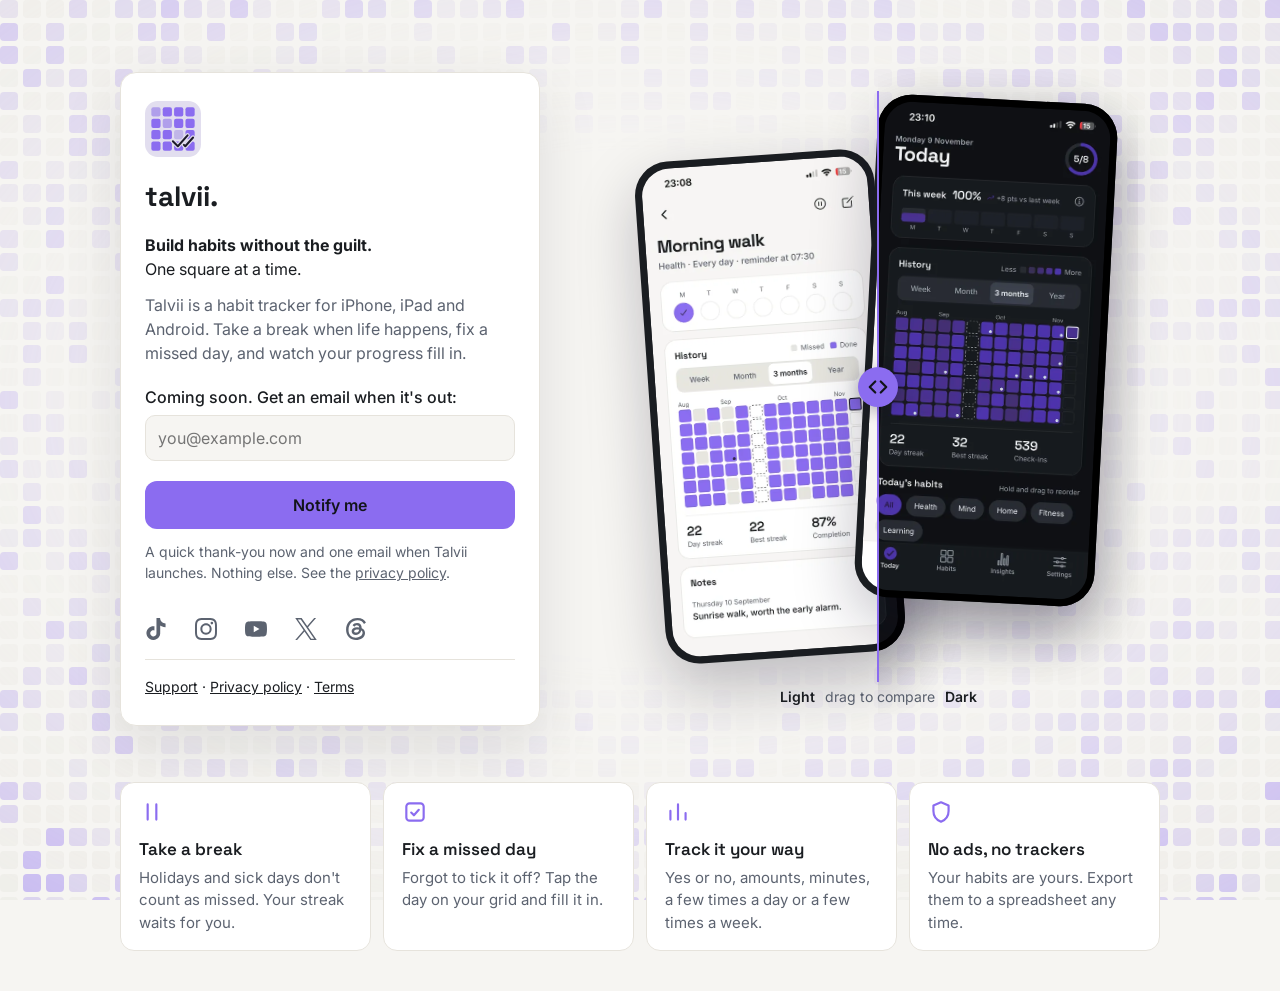
==== index.html @ 2df2205e "Social links: footer icons on every page, Follow along on the support page, Organization structured " ====
<!doctype html>
<html lang="en">
<head>
  <meta charset="utf-8">
  <meta name="viewport" content="width=device-width, initial-scale=1">
  <meta name="referrer" content="no-referrer">
  <title>Talvii · Habit tracker: build habits without the guilt</title>
  <meta name="description" content="A habit tracker for iPhone, iPad and Android. Build habits without the guilt: take a break when life happens, fix a missed day, and watch your progress fill in.">
  <link rel="canonical" href="https://talvii.co.uk/">
  <meta property="og:type" content="website">
  <meta property="og:site_name" content="Talvii">
  <meta property="og:title" content="Talvii · Habit tracker: build habits without the guilt">
  <meta property="og:description" content="A habit tracker for iPhone, iPad and Android. Build habits without the guilt: take a break when life happens, fix a missed day, and watch your progress fill in.">
  <meta property="og:url" content="https://talvii.co.uk/">
  <meta property="og:image" content="https://talvii.co.uk/og-image.jpg">
  <meta property="og:image:width" content="1200">
  <meta property="og:image:height" content="630">
  <meta property="og:image:alt" content="Talvii: build habits without the guilt. One square at a time.">
  <meta name="twitter:card" content="summary_large_image">
  <link rel="preconnect" href="https://fonts.googleapis.com">
  <link rel="preconnect" href="https://fonts.gstatic.com" crossorigin>
  <link href="https://fonts.googleapis.com/css2?family=Inter:wght@400;500;600&family=Space+Grotesk:wght@600;700&display=swap" rel="stylesheet">
  <link rel="icon" type="image/svg+xml" href="logo-light.svg" media="(prefers-color-scheme: light)">
  <link rel="icon" type="image/svg+xml" href="logo-dark.svg" media="(prefers-color-scheme: dark)">
  <link rel="icon" type="image/png" href="favicon.png">
  <link rel="icon" type="image/png" sizes="96x96" href="favicon-96.png">
  <link rel="apple-touch-icon" href="apple-touch-icon.png">
  <meta name="theme-color" content="#F6F5F2" media="(prefers-color-scheme: light)">
  <meta name="theme-color" content="#0E1013" media="(prefers-color-scheme: dark)">
  <link rel="stylesheet" href="style.css">
  <script type="application/ld+json">{"@context": "https://schema.org", "@type": "Organization", "name": "Talvii", "url": "https://talvii.co.uk/", "logo": "https://talvii.co.uk/logo.png", "email": "support@talvii.co.uk", "sameAs": ["https://www.tiktok.com/@talvii_habittracker", "https://www.instagram.com/talvii_habittracker/", "https://www.youtube.com/@talvii_app", "https://x.com/Talvii_app", "https://www.threads.com/@talvii_habittracker"]}</script>
</head>
<body>
  <!-- Decorative habit grid behind the page (home only); squares slowly fill in. -->
  <canvas id="grid-bg" aria-hidden="true"></canvas>
  <div class="page">
  <main class="card">
    <picture class="logo"><source srcset="logo-dark.svg" media="(prefers-color-scheme: dark)"><img src="logo-light.svg" width="56" height="56" alt=""></picture>
    <h1>talvii.</h1>

    <!-- Shown while the page works out what kind of link was opened -->
    <section data-nosnippet id="loading"><p class="muted">One moment…</p></section>

    <!-- No link: someone just visited the site -->
    <section id="home" hidden>
      <p><strong>Build habits without the guilt.</strong><br>One square at a time.</p>
      <p class="muted">Talvii is a habit tracker for iPhone, iPad and Android. Take a break when life happens, fix a missed day, and watch your progress fill in.</p>

      <form id="waitlist-form" novalidate>
        <label for="wl-email">Coming soon. Get an email when it's out:</label>
        <input id="wl-email" type="email" autocomplete="email" inputmode="email" placeholder="you@example.com" maxlength="254" required>
        <!-- Left empty by people; bots that fill every field are ignored. -->
        <div class="hp" aria-hidden="true"><label for="wl-website">Website</label><input id="wl-website" type="text" tabindex="-1" autocomplete="off"></div>
        <p id="wl-error" class="error" role="alert" hidden></p>
        <button id="wl-btn" type="submit">Notify me</button>
        <p class="muted small">A quick thank-you now and one email when Talvii launches. Nothing else. See the <a href="privacy.html#waitlist">privacy policy</a>.</p>
      </form>
      <p id="wl-done" role="status" hidden><strong>You're on the list.</strong> We'll email you when Talvii is out.</p>
    </section>

    <!-- After tapping the link in the sign-up email -->
    <section data-nosnippet id="confirmed" hidden>
      <h2>Email confirmed</h2>
      <p>Your account is ready. Go back to the Talvii app and you'll be signed in automatically.</p>
      <p class="muted">Closed the app? Open Talvii and sign in with your email and password.</p>
    </section>

    <!-- After tapping the link in a password reset email -->
    <section data-nosnippet id="reset" hidden>
      <h2>Choose a new password</h2>
      <form id="reset-form" novalidate>
        <label for="pw">New password</label>
        <input id="pw" type="password" autocomplete="new-password" minlength="8" required>
        <label for="pw2">Type it again</label>
        <input id="pw2" type="password" autocomplete="new-password" minlength="8" required>
        <p id="reset-error" class="error" role="alert" hidden></p>
        <button id="reset-btn" type="submit">Save new password</button>
      </form>
    </section>

    <section data-nosnippet id="reset-done" hidden>
      <h2>Password updated</h2>
      <p>Go back to the Talvii app and sign in with your new password.</p>
    </section>

    <!-- Expired, already used, or otherwise broken links -->
    <section data-nosnippet id="failed" hidden>
      <h2>This link didn't work</h2>
      <p id="failed-detail">It may have expired or already been used.</p>
      <p class="muted">Open the Talvii app and try again: sign up again, or tap “Forgot password?” for a new reset email.</p>
    </section>

    <nav class="social" aria-label="Talvii on social media"><a href="https://www.tiktok.com/@talvii_habittracker" rel="me noopener" target="_blank" aria-label="Talvii on TikTok" title="TikTok"><svg viewBox="0 0 24 24" aria-hidden="true"><path d="M12.525.02c1.31-.02 2.61-.01 3.91-.02.08 1.53.63 3.09 1.75 4.17 1.12 1.11 2.7 1.62 4.24 1.79v4.03c-1.44-.05-2.89-.35-4.2-.97-.57-.26-1.1-.59-1.62-.93-.01 2.92.01 5.84-.02 8.75-.08 1.4-.54 2.79-1.35 3.94-1.31 1.92-3.58 3.17-5.91 3.21-1.43.08-2.86-.31-4.08-1.03-2.02-1.19-3.44-3.37-3.65-5.71-.02-.5-.03-1-.01-1.49.18-1.9 1.12-3.72 2.58-4.96 1.66-1.44 3.98-2.13 6.15-1.72.02 1.48-.04 2.96-.04 4.44-.99-.32-2.15-.23-3.02.37-.63.41-1.11 1.04-1.36 1.75-.21.51-.15 1.07-.14 1.61.24 1.64 1.82 3.02 3.5 2.87 1.12-.01 2.19-.66 2.77-1.61.19-.33.4-.67.41-1.06.1-1.79.06-3.57.07-5.36.01-4.03-.01-8.05.02-12.07z"/></svg></a><a href="https://www.instagram.com/talvii_habittracker/" rel="me noopener" target="_blank" aria-label="Talvii on Instagram" title="Instagram"><svg viewBox="0 0 24 24" aria-hidden="true"><path d="M7.0301.084c-1.2768.0602-2.1487.264-2.911.5634-.7888.3075-1.4575.72-2.1228 1.3877-.6652.6677-1.075 1.3368-1.3802 2.127-.2954.7638-.4956 1.6365-.552 2.914-.0564 1.2775-.0689 1.6882-.0626 4.947.0062 3.2586.0206 3.6671.0825 4.9473.061 1.2765.264 2.1482.5635 2.9107.308.7889.72 1.4573 1.388 2.1228.6679.6655 1.3365 1.0743 2.1285 1.38.7632.295 1.6361.4961 2.9134.552 1.2773.056 1.6884.069 4.9462.0627 3.2578-.0062 3.668-.0207 4.9478-.0814 1.28-.0607 2.147-.2652 2.9098-.5633.7889-.3086 1.4578-.72 2.1228-1.3881.665-.6682 1.0745-1.3378 1.3795-2.1284.2957-.7632.4966-1.636.552-2.9124.056-1.2809.0692-1.6898.063-4.948-.0063-3.2583-.021-3.6668-.0817-4.9465-.0607-1.2797-.264-2.1487-.5633-2.9117-.3084-.7889-.72-1.4568-1.3876-2.1228C21.2982 1.33 20.628.9208 19.8378.6165 19.074.321 18.2017.1197 16.9244.0645 15.6471.0093 15.236-.005 11.977.0014 8.718.0076 8.31.0215 7.0301.0839m.1402 21.6932c-1.17-.0509-1.8053-.2453-2.2287-.408-.5606-.216-.96-.4771-1.3819-.895-.422-.4178-.6811-.8186-.9-1.378-.1644-.4234-.3624-1.058-.4171-2.228-.0595-1.2645-.072-1.6442-.079-4.848-.007-3.2037.0053-3.583.0607-4.848.05-1.169.2456-1.805.408-2.2282.216-.5613.4762-.96.895-1.3816.4188-.4217.8184-.6814 1.3783-.9003.423-.1651 1.0575-.3614 2.227-.4171 1.2655-.06 1.6447-.072 4.848-.079 3.2033-.007 3.5835.005 4.8495.0608 1.169.0508 1.8053.2445 2.228.408.5608.216.96.4754 1.3816.895.4217.4194.6816.8176.9005 1.3787.1653.4217.3617 1.056.4169 2.2263.0602 1.2655.0739 1.645.0796 4.848.0058 3.203-.0055 3.5834-.061 4.848-.051 1.17-.245 1.8055-.408 2.2294-.216.5604-.4763.96-.8954 1.3814-.419.4215-.8181.6811-1.3783.9-.4224.1649-1.0577.3617-2.2262.4174-1.2656.0595-1.6448.072-4.8493.079-3.2045.007-3.5825-.006-4.848-.0608M16.953 5.5864A1.44 1.44 0 1 0 18.39 4.144a1.44 1.44 0 0 0-1.437 1.4424M5.8385 12.012c.0067 3.4032 2.7706 6.1557 6.173 6.1493 3.4026-.0065 6.157-2.7701 6.1506-6.1733-.0065-3.4032-2.771-6.1565-6.174-6.1498-3.403.0067-6.156 2.771-6.1496 6.1738M8 12.0077a4 4 0 1 1 4.008 3.9921A3.9996 3.9996 0 0 1 8 12.0077"/></svg></a><a href="https://www.youtube.com/@talvii_app" rel="me noopener" target="_blank" aria-label="Talvii on YouTube" title="YouTube"><svg viewBox="0 0 24 24" aria-hidden="true"><path d="M23.498 6.186a3.016 3.016 0 0 0-2.122-2.136C19.505 3.545 12 3.545 12 3.545s-7.505 0-9.377.505A3.017 3.017 0 0 0 .502 6.186C0 8.07 0 12 0 12s0 3.93.502 5.814a3.016 3.016 0 0 0 2.122 2.136c1.871.505 9.376.505 9.376.505s7.505 0 9.377-.505a3.015 3.015 0 0 0 2.122-2.136C24 15.93 24 12 24 12s0-3.93-.502-5.814zM9.545 15.568V8.432L15.818 12l-6.273 3.568z"/></svg></a><a href="https://x.com/Talvii_app" rel="me noopener" target="_blank" aria-label="Talvii on X" title="X"><svg viewBox="0 0 24 24" aria-hidden="true"><path d="M14.234 10.162 22.977 0h-2.072l-7.591 8.824L7.251 0H.258l9.168 13.343L.258 24H2.33l8.016-9.318L16.749 24h6.993zm-2.837 3.299-.929-1.329L3.076 1.56h3.182l5.965 8.532.929 1.329 7.754 11.09h-3.182z"/></svg></a><a href="https://www.threads.com/@talvii_habittracker" rel="me noopener" target="_blank" aria-label="Talvii on Threads" title="Threads"><svg viewBox="0 0 24 24" aria-hidden="true"><path d="M18.263 11.097c-.03-3.486-1.92-5.586-5.111-5.586-2.13 0-3.922.963-4.863 2.499l2.062 1.438c.535-.843 1.272-1.543 2.628-1.543 1.528 0 2.318.85 2.544 2.431a15 15 0 0 0-2.236-.173c-4.125 0-6.068 1.867-6.068 4.336s1.943 3.99 4.804 3.99c3.139 0 5.013-2.115 5.781-4.735.798.361 1.348 1.204 1.348 2.47 0 3.387-3.907 5.232-7.22 5.232-4.885 0-8.077-3.207-8.077-8.424 0-6.392 4.223-10.487 9.9-10.487 3.808 0 5.69 1.671 6.97 3.914l2.108-1.475C21.44 2.078 18.331 0 13.663 0 6.227 0 1.168 5.277 1.168 12.934c0 7 4.953 11.066 10.856 11.066 4.878 0 9.809-2.846 9.809-7.716 0-2.545-1.46-4.231-3.569-5.187m-6.33 4.855c-1.077 0-2.026-.512-2.026-1.453 0-1.483 1.822-1.934 3.606-1.934.678 0 1.34.045 1.927.173-.422 1.927-1.671 3.215-3.508 3.214Z"/></svg></a></nav>
    <footer><a href="support.html">Support</a> · <a href="privacy.html">Privacy policy</a> · <a href="terms.html">Terms</a></footer>
  </main>

  <!-- Home only: the app itself, and what it does. -->
  <!-- Home only: the app itself, light on the left of the divider and dark on the right. -->
  <div class="compare home-only" hidden>
    <div class="phones" style="--s: .5">
      <div class="phones-layer light">
        <figure class="phone phone-back"><img src="shot-habit.webp" width="480" height="1039" alt="A habit's page in Talvii: this week's ticks and three months of history as a grid"></figure>
        <figure class="phone phone-front"><img src="shot-today.webp" width="480" height="1039" alt="Talvii's Today screen: this week's score, the history grid and today's habits"></figure>
      </div>
      <div class="phones-layer dark" aria-hidden="true">
        <figure class="phone phone-back"><img src="shot-habit-dark.webp" width="480" height="1039" alt="" loading="lazy"></figure>
        <figure class="phone phone-front"><img src="shot-today-dark.webp" width="480" height="1039" alt="" loading="lazy"></figure>
      </div>
      <div class="divider" aria-hidden="true"><span class="knob"><svg viewBox="0 0 24 24"><path d="m9 6-6 6 6 6M15 6l6 6-6 6" /></svg></span></div>
      <input class="split" type="range" min="0" max="100" value="50" aria-label="Compare light and dark mode: move left for more dark, right for more light">
    </div>
    <p class="compare-caption"><span>Light</span> drag to compare <span>Dark</span></p>
  </div>

  <ul class="features home-only" hidden>
    <li>
      <svg viewBox="0 0 24 24" aria-hidden="true"><path d="M8 5v14M16 5v14" /></svg>
      <h2>Take a break</h2>
      <p>Holidays and sick days don't count as missed. Your streak waits for you.</p>
    </li>
    <li>
      <svg viewBox="0 0 24 24" aria-hidden="true"><rect x="4" y="4" width="16" height="16" rx="3" /><path d="m8.5 12.5 2.5 2.5 4.5-5" /></svg>
      <h2>Fix a missed day</h2>
      <p>Forgot to tick it off? Tap the day on your grid and fill it in.</p>
    </li>
    <li>
      <svg viewBox="0 0 24 24" aria-hidden="true"><path d="M5 19V11M12 19V5M19 19v-6" /></svg>
      <h2>Track it your way</h2>
      <p>Yes or no, amounts, minutes, a few times a day or a few times a week.</p>
    </li>
    <li>
      <svg viewBox="0 0 24 24" aria-hidden="true"><path d="M12 3 5 6v5c0 4.5 3 8.3 7 10 4-1.7 7-5.5 7-10V6z" /></svg>
      <h2>No ads, no trackers</h2>
      <p>Your habits are yours. Export them to a spreadsheet any time.</p>
    </li>
  </ul>
  </div>

  <script src="supabase-2.118.0.js"></script>
  <script>
    // Public values: the publishable key is designed to be shipped in apps and web pages.
    // Row-level security on every table keeps each user's data private.
    var SUPABASE_URL = 'https://yqqkyqumeqbzkczriomc.supabase.co';
    var SUPABASE_KEY = 'sb_publishable_nHP019N9gh75V-vY75tE8w_TMZljiXD';

    function show(id) {
      document.querySelectorAll('main > section').forEach(function (s) { s.hidden = s.id !== id; });
      var home = id === 'home';
      document.body.classList.toggle('home', home);
      document.querySelectorAll('.home-only').forEach(function (el) { el.hidden = !home; });
      if (home) startGrid();
    }

    // Light/dark divider on the screenshots.
    (function () {
      var phones = document.querySelector('.phones');
      var input = document.querySelector('.split');
      if (!phones || !input) return;
      var REACH = 32; // px past each edge, as --reach in style.css
      var dark = phones.querySelector('.phones-layer.dark');
      var line = phones.querySelector('.divider');
      // Positions are set directly in pixels: Safari doesn't always redraw a clip-path that
      // depends on a CSS variable when the variable changes.
      function set() {
        var s = input.value / 100;
        phones.style.setProperty('--s', String(s));
        var x = s * (phones.offsetWidth + 2 * REACH) - REACH;
        var clip = 'inset(-' + REACH + 'px -' + REACH + 'px -' + REACH + 'px ' + x + 'px)';
        dark.style.webkitClipPath = clip;
        dark.style.clipPath = clip;
        line.style.left = x + 'px';
      }
      input.addEventListener('input', set);
      window.addEventListener('resize', set);
      function follow(x) {
        var box = phones.getBoundingClientRect();
        input.value = Math.max(0, Math.min(100, Math.round((x - box.left + REACH) / (box.width + 2 * REACH) * 100)));
        set();
      }
      // Mouse and pen: drag (or click) anywhere on the screenshots.
      var dragging = false;
      phones.addEventListener('pointerdown', function (e) {
        if (e.pointerType === 'touch') return; // touch is handled below
        dragging = true;
        phones.setPointerCapture(e.pointerId);
        follow(e.clientX);
        e.preventDefault();
      });
      phones.addEventListener('pointermove', function (e) { if (dragging) follow(e.clientX); });
      ['pointerup', 'pointercancel'].forEach(function (t) { phones.addEventListener(t, function () { dragging = false; }); });
      // Touch (iPhone Safari decides on scrolling before pointer events help): a sideways swipe
      // moves the divider, an up-and-down swipe scrolls the page, a tap moves it to that spot.
      var start = null, mode = null;
      phones.addEventListener('touchstart', function (e) {
        if (e.touches.length !== 1) { start = null; return; }
        start = { x: e.touches[0].clientX, y: e.touches[0].clientY };
        mode = null;
      }, { passive: true });
      phones.addEventListener('touchmove', function (e) {
        if (!start) return;
        var t = e.touches[0], dx = t.clientX - start.x, dy = t.clientY - start.y;
        if (!mode && Math.abs(dx) + Math.abs(dy) > 6) mode = Math.abs(dx) > Math.abs(dy) ? 'slide' : 'scroll';
        if (mode === 'slide') { e.preventDefault(); follow(t.clientX); }
      }, { passive: false });
      phones.addEventListener('touchend', function (e) {
        if (start && !mode) follow(start.x); // a tap
        start = null; mode = null;
      });
      set();
    })();

    // The background grid: squares in the Talvii violet at the app's heatmap shades, with a few
    // filling in over time. Still for people who ask for reduced motion.
    function startGrid() {
      var canvas = document.getElementById('grid-bg');
      if (!canvas.getContext || canvas.dataset.on) return;
      canvas.dataset.on = '1';
      var ctx = canvas.getContext('2d');
      var still = window.matchMedia('(prefers-reduced-motion: reduce)').matches;
      var darkQuery = window.matchMedia('(prefers-color-scheme: dark)');
      var SIZE = 18, GAP = 5, STEP = SIZE + GAP;
      var cols = 0, rows = 0, cells = [];
      // empty -> violet at 0, 30, 55, 78 and 100%, as in the app
      function shades() {
        var dark = darkQuery.matches;
        var e = dark ? [39, 43, 51] : [231, 229, 223], a = [139, 108, 240];
        return [0, .3, .55, .78, 1].map(function (t) {
          return 'rgb(' + e.map(function (v, i) { return Math.round(v + (a[i] - v) * t); }).join(',') + ')';
        });
      }
      var colours = shades();
      function level() {
        var r = Math.random();
        return r < .45 ? 0 : r < .62 ? 1 : r < .77 ? 2 : r < .9 ? 3 : 4;
      }
      function draw(i) {
        var x = (i % cols) * STEP, y = Math.floor(i / cols) * STEP;
        ctx.clearRect(x, y, SIZE, SIZE);
        ctx.fillStyle = colours[cells[i]];
        ctx.beginPath();
        if (ctx.roundRect) ctx.roundRect(x, y, SIZE, SIZE, 4); else ctx.rect(x, y, SIZE, SIZE);
        ctx.fill();
      }
      function resize() {
        var ratio = window.devicePixelRatio || 1;
        var w = window.innerWidth, h = window.innerHeight;
        canvas.width = w * ratio; canvas.height = h * ratio;
        canvas.style.width = w + 'px'; canvas.style.height = h + 'px';
        ctx.setTransform(ratio, 0, 0, ratio, 0, 0);
        cols = Math.ceil(w / STEP) + 1; rows = Math.ceil(h / STEP) + 1;
        cells = [];
        for (var i = 0; i < cols * rows; i++) cells.push(level());
        for (var j = 0; j < cells.length; j++) draw(j);
      }
      resize();
      window.addEventListener('resize', resize);
      darkQuery.addEventListener && darkQuery.addEventListener('change', function () { colours = shades(); resize(); });
      if (still) return;
      setInterval(function () {
        if (document.hidden) return;
        // a square fills in a step, now and then one empties: progress, one square at a time
        var i = Math.floor(Math.random() * cells.length);
        cells[i] = cells[i] < 4 && Math.random() < .8 ? cells[i] + 1 : 0;
        draw(i);
      }, 140);
    }

    // Supabase puts the result of an email link in the URL fragment (after #).
    var params = new URLSearchParams(location.hash.slice(1));
    var query = new URLSearchParams(location.search);
    var type = params.get('type');
    var error = params.get('error_description') || query.get('error_description') || params.get('error') || query.get('error');

    // Don't leave sign-in tokens sitting in the address bar or browser history.
    // (The Supabase client reads the fragment itself before we clear it, below.)
    function clearUrl() {
      history.replaceState(null, '', location.pathname);
    }

    // A new email link opened in a tab that already shows this page only changes the fragment,
    // which doesn't reload the page. Reload so the new link is handled from scratch.
    // (Only for a real link: the Supabase client clears the fragment itself after reading it.)
    window.addEventListener('hashchange', function () {
      if (/(^|[#&])(access_token|error)=/.test(location.hash)) location.reload();
    });

    // Waitlist: anyone can add an email; the list can't be read back through the API.
    (function () {
      var form = document.getElementById('waitlist-form');
      var input = document.getElementById('wl-email');
      var btn = document.getElementById('wl-btn');
      var errorEl = document.getElementById('wl-error');
      var done = document.getElementById('wl-done');
      var client = null;

      function finish() {
        form.hidden = true;
        done.hidden = false;
      }

      form.addEventListener('submit', function (e) {
        e.preventDefault();
        errorEl.hidden = true;
        if (document.getElementById('wl-website').value) return finish(); // a bot
        var email = input.value.trim();
        if (!/^[^@\s]+@[^@\s]+\.[^@\s]+$/.test(email) || email.length > 254) {
          errorEl.textContent = 'Please check your email address.';
          errorEl.hidden = false;
          input.focus();
          return;
        }
        btn.disabled = true;
        btn.textContent = 'Adding you…';
        client = client || supabase.createClient(SUPABASE_URL, SUPABASE_KEY, { auth: { persistSession: false, autoRefreshToken: false, detectSessionInUrl: false } });
        var source = new URLSearchParams(location.search).get('ref') || 'website';
        client.from('waitlist').insert({ email: email, source: source.slice(0, 40) }).then(function (res) {
          // Already on the list counts as success.
          if (!res.error || res.error.code === '23505') return finish();
          btn.disabled = false;
          btn.textContent = 'Notify me';
          errorEl.textContent = "That didn't work. Please try again in a moment.";
          errorEl.hidden = false;
        });
      });
    })();

    if (error) {
      document.getElementById('failed-detail').textContent = error.replace(/\+/g, ' ') + '.';
      clearUrl();
      show('failed');
    } else if (type === 'recovery') {
      startReset();
    } else if (type === 'signup' || type === 'email_change' || type === 'invite' || type === 'magiclink') {
      clearUrl();
      show('confirmed');
    } else {
      show('home');
    }

    function startReset() {
      var client = supabase.createClient(SUPABASE_URL, SUPABASE_KEY, {
        auth: { flowType: 'implicit', detectSessionInUrl: true, persistSession: false, autoRefreshToken: false },
      });

      client.auth.getSession().then(function (res) {
        clearUrl();
        if (res.error || !res.data.session) {
          show('failed');
          return;
        }
        show('reset');
        document.getElementById('pw').focus();
      });

      var form = document.getElementById('reset-form');
      var errorEl = document.getElementById('reset-error');
      var btn = document.getElementById('reset-btn');

      form.addEventListener('submit', function (e) {
        e.preventDefault();
        var pw = document.getElementById('pw').value;
        var pw2 = document.getElementById('pw2').value;
        errorEl.hidden = true;
        if (pw.length < 8) return fail('Please use at least 8 characters for your new password.');
        if (pw !== pw2) return fail("The two passwords don't match.");

        btn.disabled = true;
        btn.textContent = 'Saving…';
        client.auth.updateUser({ password: pw }).then(function (res) {
          if (res.error) {
            btn.disabled = false;
            btn.textContent = 'Save new password';
            return fail(res.error.message);
          }
          // Only end the session in this browser; the app signs in again with the new password.
          client.auth.signOut({ scope: 'local' });
          show('reset-done');
        });
      });

      function fail(msg) {
        errorEl.textContent = msg;
        errorEl.hidden = false;
      }
    }
  </script>
</body>
</html>
---- style.css ----
:root {
  --bg: #F6F5F2;
  --card: #FFFFFF;
  --border: #E6E3DC;
  --text: #1A1D21;
  --muted: #5C6370;
  --empty: #E7E5DF;
  --accent: #8B6CF0; /* focus rings */
  --button: #8B6CF0; /* Talvii violet (the app's default colour), with dark text (about 4.9:1) */
  --button-ink: #12141A;
  --error: #B42318;
  color-scheme: light dark;
}

@media (prefers-color-scheme: dark) {
  :root {
    --bg: #0E1013;
    --card: #171A1F;
    --border: #262A31;
    --text: #F1F2F4;
    --muted: #9BA2AE;
    --empty: #272B33;
    --error: #FF8A80;
  }
}

* { box-sizing: border-box; }
[hidden] { display: none !important; }

body {
  margin: 0;
  min-height: 100vh;
  display: flex;
  align-items: center;
  justify-content: center;
  padding: 24px 16px;
  background: var(--bg);
  color: var(--text);
  font: 400 16px/1.5 Inter, system-ui, -apple-system, "Segoe UI", sans-serif;
}

.card {
  position: relative;
  z-index: 1;
  width: 100%;
  max-width: 420px;
  background: var(--card);
  border: 1px solid var(--border);
  border-radius: 16px;
  padding: 28px 24px;
}

h1, h2 { font-family: "Space Grotesk", system-ui, sans-serif; margin: 0; }
h1 { font-size: 28px; font-weight: 700; margin-bottom: 16px; }
h2 { font-size: 20px; font-weight: 600; margin-bottom: 8px; }
p { margin: 0 0 12px; }
.muted { color: var(--muted); }

.logo { display: block; margin-bottom: 18px; }
.logo img { display: block; }

label { display: block; font-weight: 500; margin: 14px 0 6px; }

input {
  width: 100%;
  min-height: 44px;
  padding: 10px 12px;
  font: inherit;
  color: var(--text);
  background: var(--bg);
  border: 1px solid var(--border);
  border-radius: 10px;
}
input:focus { outline: 2px solid var(--accent); outline-offset: 1px; }

button {
  width: 100%;
  min-height: 48px;
  margin-top: 20px;
  font: 600 16px Inter, system-ui, sans-serif;
  color: var(--button-ink);
  background: var(--button);
  border: 0;
  border-radius: 12px;
  cursor: pointer;
}
button:disabled { opacity: .6; cursor: default; }

.error { color: var(--error); margin: 12px 0 0; }
.small { font-size: 14px; margin-top: 12px; }
#waitlist-form { margin-top: 20px; }
#wl-done { margin-top: 20px; }
/* Hidden field that only bots fill in. */
.hp { position: absolute; left: -10000px; width: 1px; height: 1px; overflow: hidden; }

footer { margin-top: 24px; padding-top: 16px; border-top: 1px solid var(--border); font-size: 14px; }
a { color: inherit; }

/* Privacy page */
.doc { max-width: 680px; }
.doc h2 { margin-top: 24px; }
.doc ul { padding-left: 20px; margin: 0 0 12px; }
.doc li { margin-bottom: 6px; }

/* ===== Home page: background grid, phones and features ===== */
#grid-bg {
  position: fixed;
  inset: 0;
  z-index: 0;
  display: none;
  pointer-events: none;
  opacity: .4;
  /* fades out towards the middle, so the form and phones stay calm */
  -webkit-mask-image: radial-gradient(ellipse 75% 70% at 50% 45%, transparent 40%, rgba(0,0,0,.6) 75%, #000 100%);
  mask-image: radial-gradient(ellipse 75% 70% at 50% 45%, transparent 40%, rgba(0,0,0,.6) 75%, #000 100%);
}
@media (prefers-color-scheme: dark) { #grid-bg { opacity: .35; } }
body.home #grid-bg { display: block; }

.page { width: 100%; display: flex; flex-direction: column; align-items: center; }
body.home { display: block; padding: 48px 16px 40px; }
body.home .page { max-width: 1040px; margin: 0 auto; gap: 40px; }
body.home .card { box-shadow: 0 20px 60px rgba(20, 16, 40, .10); }

.compare { position: relative; z-index: 1; width: 100%; }
.phones { position: relative; width: fit-content; max-width: 100%; margin: 0 auto; --s: .5; --reach: 32px; }
/* The divider travels a little past both edges, so the tilted phones' corners change too. */
.phones-layer { display: flex; justify-content: center; align-items: flex-start; gap: 16px; padding: 8px 0 24px; }
/* The dark copy sits exactly on top and only shows right of the divider. */
.phones-layer.dark { position: absolute; inset: 0; will-change: clip-path; clip-path: inset(calc(-1 * var(--reach)) calc(-1 * var(--reach)) calc(-1 * var(--reach)) calc(var(--s) * (100% + 2 * var(--reach)) - var(--reach))); }
.phones-layer.dark .phone { background: #000; }
.phone {
  margin: 0;
  width: min(42vw, 230px);
  border-radius: 34px;
  padding: 7px;
  background: #1A1D21;
  box-shadow: 0 24px 60px rgba(20, 16, 40, .25);
}
.phone img { display: block; width: 100%; height: auto; border-radius: 28px; }
.phone-back { margin-top: 40px; }

.divider { position: absolute; top: 0; bottom: 0; left: calc(var(--s) * (100% + 2 * var(--reach)) - var(--reach)); width: 2px; margin-left: -1px; background: var(--accent); pointer-events: none; }
.knob {
  position: absolute; top: 50%; left: 50%; width: 40px; height: 40px; margin: -20px 0 0 -20px;
  border-radius: 50%; background: var(--accent); box-shadow: 0 4px 16px rgba(20, 16, 40, .3);
  display: flex; align-items: center; justify-content: center;
}
.knob svg { width: 22px; height: 22px; fill: none; stroke: #12141A; stroke-width: 2.4; stroke-linecap: round; stroke-linejoin: round; }
/* Keyboard users get the slider (Tab, then arrow keys); pointers drag the picture itself. */
.split { position: absolute; inset: 0; width: 100%; height: 100%; margin: 0; opacity: 0; pointer-events: none; -webkit-appearance: none; appearance: none; }
.phones { cursor: ew-resize; touch-action: pan-y; user-select: none; -webkit-user-select: none; -webkit-touch-callout: none; }
.phones img { -webkit-user-drag: none; }
.phones:has(.split:focus-visible) .knob { outline: 3px solid var(--text); outline-offset: 2px; }
.compare-caption { text-align: center; color: var(--muted); font-size: 14px; margin: 4px 0 0; }
.compare-caption span { color: var(--text); font-weight: 600; margin: 0 6px; }

.features {
  position: relative; z-index: 1;
  list-style: none; margin: 0; padding: 0; width: 100%;
  display: grid; gap: 12px; grid-template-columns: 1fr;
}
.features li { background: var(--card); border: 1px solid var(--border); border-radius: 14px; padding: 16px 18px; }
.features svg { width: 26px; height: 26px; fill: none; stroke: var(--accent); stroke-width: 2; stroke-linecap: round; stroke-linejoin: round; margin-bottom: 6px; }
.features h2 { font-size: 17px; margin-bottom: 4px; }
.features p { margin: 0; color: var(--muted); font-size: 15px; }

@media (min-width: 620px) {
  .features { grid-template-columns: 1fr 1fr; }
}
/* Wide screens: form on the left, phones on the right, features below. */
@media (min-width: 900px) {
  body.home { padding-top: 72px; }
  body.home .page { display: grid; grid-template-columns: 420px 1fr; align-items: center; column-gap: 56px; row-gap: 56px; }
  body.home .card { justify-self: end; }
  .phone { width: 240px; }
  .phone-front { transform: rotate(3deg); }
  .phone-back { transform: rotate(-4deg); margin-top: 56px; margin-right: -40px; }
  .features { grid-column: 1 / -1; grid-template-columns: repeat(4, 1fr); }
}
@media (prefers-reduced-motion: reduce) { .phone-front, .phone-back { transform: none; } }

/* Social links above the footer of every page */
.social { display: flex; gap: 6px; margin: 24px 0 0 -11px; flex-wrap: wrap; } /* -11px: the icons line up with the text above */
.social a { display: inline-flex; align-items: center; justify-content: center; width: 44px; height: 44px; border-radius: 12px; color: var(--muted); }
.social a:hover, .social a:focus-visible { color: var(--accent); background: var(--bg); }
.social svg { width: 22px; height: 22px; fill: currentColor; }
.social + footer { margin-top: 8px; }
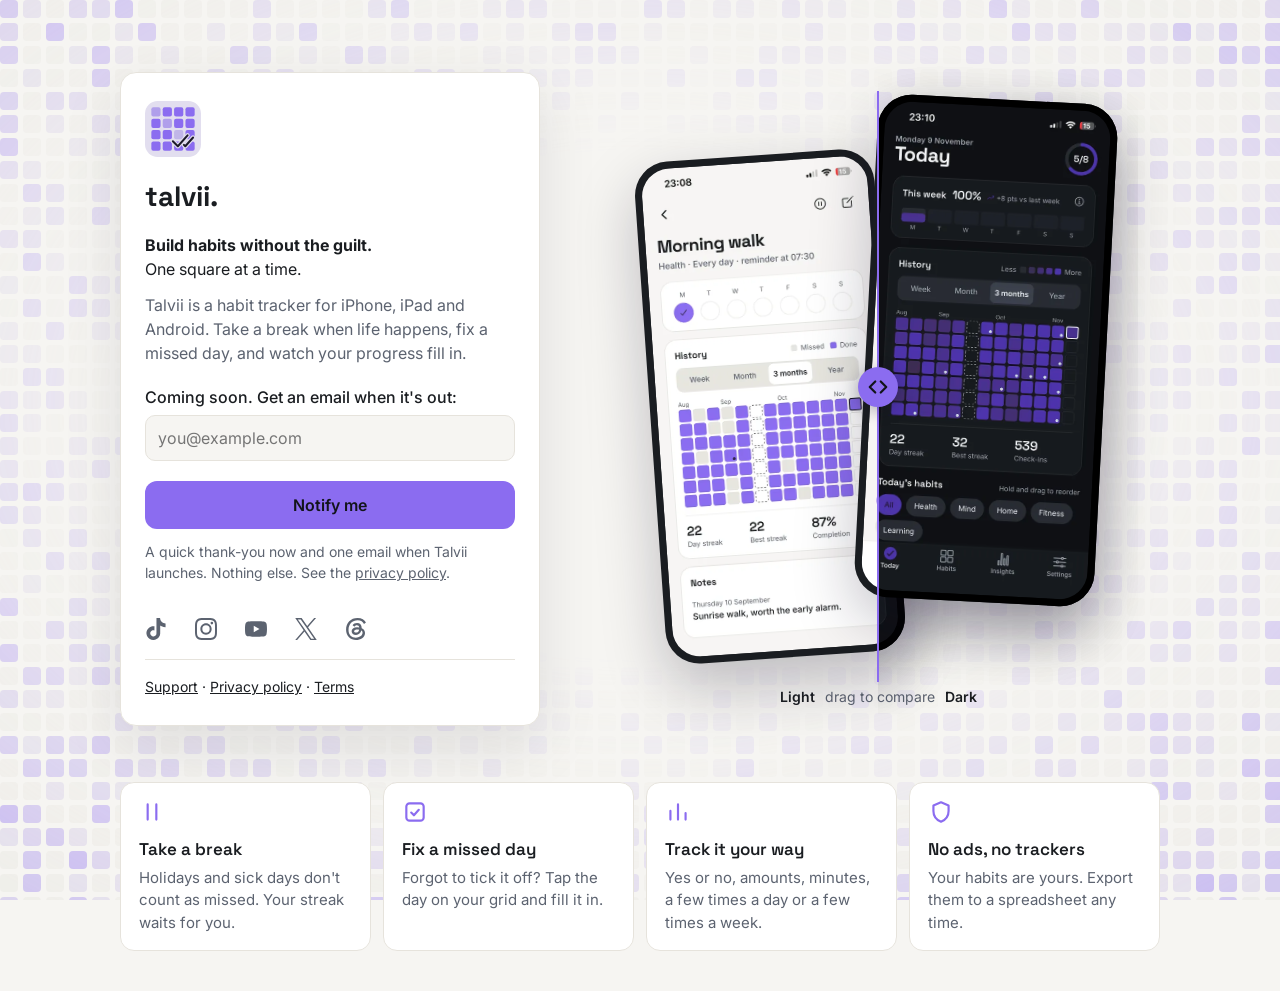
==== commit 41f79037: "Divider handle can be grabbed at both far ends Co-Authored-By: Claude Opus 5.5 <noreply@anthropic.co" ====
--- a/index.html
+++ b/index.html
@@ -106,6 +106,8 @@
         <figure class="phone phone-back"><img src="shot-habit-dark.webp" width="480" height="1039" alt="" loading="lazy"></figure>
         <figure class="phone phone-front"><img src="shot-today-dark.webp" width="480" height="1039" alt="" loading="lazy"></figure>
       </div>
+      <!-- Catches drags and taps across the phones and the strip past each edge, where the handle can sit. -->
+      <div class="hit" aria-hidden="true"></div>
       <div class="divider" aria-hidden="true"><span class="knob"><svg viewBox="0 0 24 24"><path d="m9 6-6 6 6 6M15 6l6 6-6 6" /></svg></span></div>
       <input class="split" type="range" min="0" max="100" value="50" aria-label="Compare light and dark mode: move left for more dark, right for more light">
     </div>
@@ -156,7 +158,8 @@
       var phones = document.querySelector('.phones');
       var input = document.querySelector('.split');
       if (!phones || !input) return;
-      var REACH = 32; // px past each edge, as --reach in style.css
+      // How far past each edge the divider goes (--reach in style.css: 32px on wide screens, where the phones tilt).
+      function reach() { return parseFloat(getComputedStyle(phones).getPropertyValue('--reach')) || 0; }
       var dark = phones.querySelector('.phones-layer.dark');
       var line = phones.querySelector('.divider');
       // Positions are set directly in pixels: Safari doesn't always redraw a clip-path that
@@ -164,8 +167,8 @@
       function set() {
         var s = input.value / 100;
         phones.style.setProperty('--s', String(s));
-        var x = s * (phones.offsetWidth + 2 * REACH) - REACH;
-        var clip = 'inset(-' + REACH + 'px -' + REACH + 'px -' + REACH + 'px ' + x + 'px)';
+        var R = reach(), x = s * (phones.offsetWidth + 2 * R) - R;
+        var clip = 'inset(-' + R + 'px -' + R + 'px -' + R + 'px ' + x + 'px)';
         dark.style.webkitClipPath = clip;
         dark.style.clipPath = clip;
         line.style.left = x + 'px';
@@ -174,7 +177,8 @@
       window.addEventListener('resize', set);
       function follow(x) {
         var box = phones.getBoundingClientRect();
-        input.value = Math.max(0, Math.min(100, Math.round((x - box.left + REACH) / (box.width + 2 * REACH) * 100)));
+        var R = reach();
+        input.value = Math.max(0, Math.min(100, Math.round((x - box.left + R) / (box.width + 2 * R) * 100)));
         set();
       }
       // Mouse and pen: drag (or click) anywhere on the screenshots.
--- a/style.css
+++ b/style.css
@@ -123,7 +123,9 @@
 body.home .card { box-shadow: 0 20px 60px rgba(20, 16, 40, .10); }
 
 .compare { position: relative; z-index: 1; width: 100%; }
-.phones { position: relative; width: fit-content; max-width: 100%; margin: 0 auto; --s: .5; --reach: 32px; }
+/* The grab area past the phones never makes the page scroll sideways. */
+body.home { overflow-x: clip; }
+.phones { position: relative; width: fit-content; max-width: 100%; margin: 0 auto; --s: .5; --reach: 0px; }
 /* The divider travels a little past both edges, so the tilted phones' corners change too. */
 .phones-layer { display: flex; justify-content: center; align-items: flex-start; gap: 16px; padding: 8px 0 24px; }
 /* The dark copy sits exactly on top and only shows right of the divider. */
@@ -131,7 +133,7 @@
 .phones-layer.dark .phone { background: #000; }
 .phone {
   margin: 0;
-  width: min(42vw, 230px);
+  width: min(40vw, 230px);
   border-radius: 34px;
   padding: 7px;
   background: #1A1D21;
@@ -140,6 +142,7 @@
 .phone img { display: block; width: 100%; height: auto; border-radius: 28px; }
 .phone-back { margin-top: 40px; }
 
+.phones .hit { position: absolute; top: 0; bottom: 0; left: calc(-1 * var(--reach) - 24px); right: calc(-1 * var(--reach) - 24px); z-index: 1; } /* 24px: half the round handle */
 .divider { position: absolute; top: 0; bottom: 0; left: calc(var(--s) * (100% + 2 * var(--reach)) - var(--reach)); width: 2px; margin-left: -1px; background: var(--accent); pointer-events: none; }
 .knob {
   position: absolute; top: 50%; left: 50%; width: 40px; height: 40px; margin: -20px 0 0 -20px;
@@ -174,6 +177,7 @@
   body.home .page { display: grid; grid-template-columns: 420px 1fr; align-items: center; column-gap: 56px; row-gap: 56px; }
   body.home .card { justify-self: end; }
   .phone { width: 240px; }
+  .phones { --reach: 32px; }
   .phone-front { transform: rotate(3deg); }
   .phone-back { transform: rotate(-4deg); margin-top: 56px; margin-right: -40px; }
   .features { grid-column: 1 / -1; grid-template-columns: repeat(4, 1fr); }
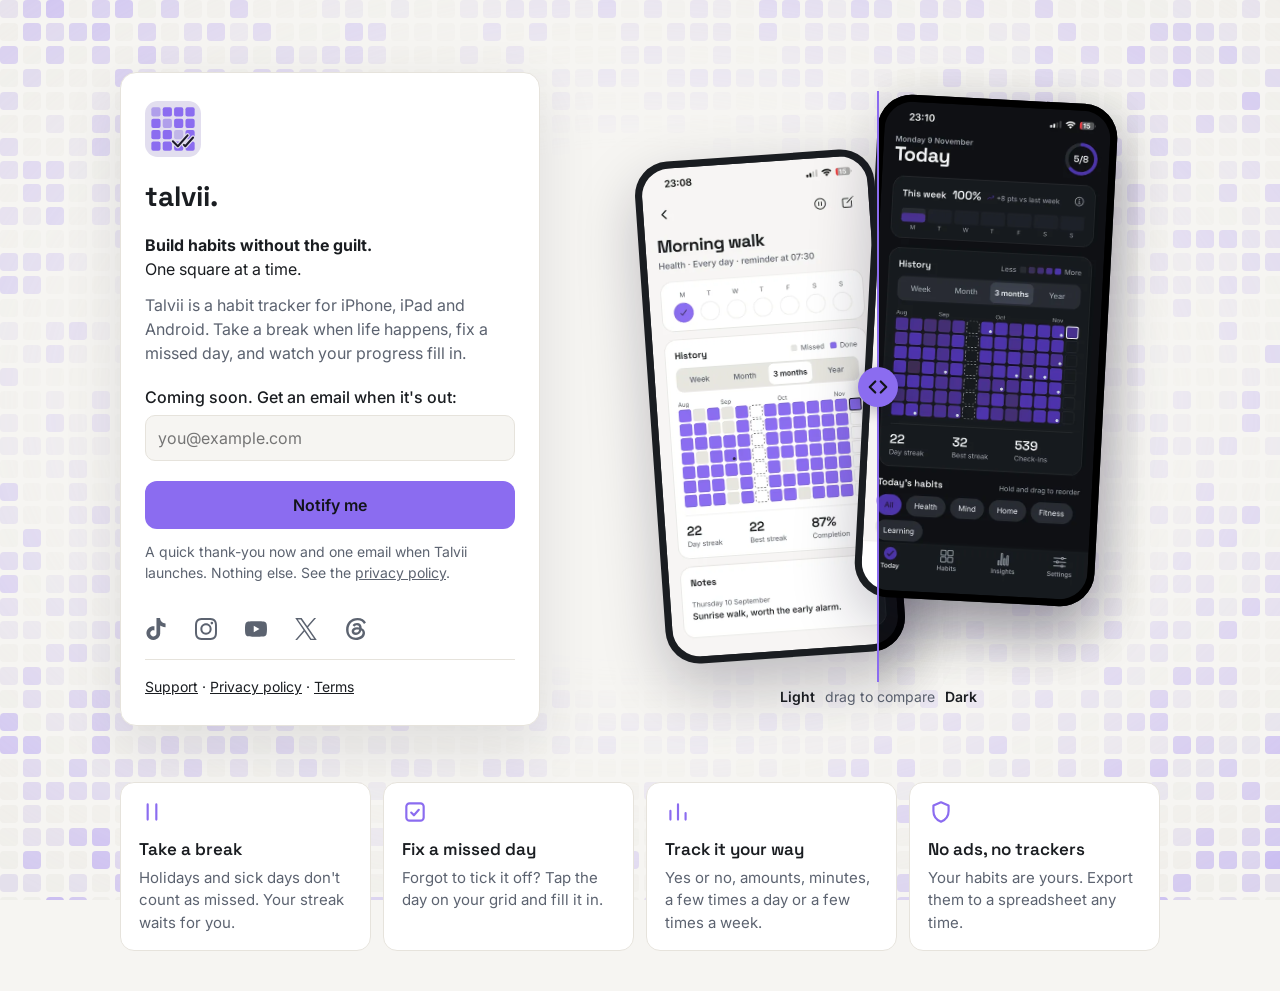
==== commit 59fb4de7: "Divider starts in the middle again Co-Authored-By: Claude Opus 5.5 <noreply@anthropic.com> Claude-Se" ====
--- a/index.html
+++ b/index.html
@@ -167,11 +167,14 @@
       function set() {
         var s = input.value / 100;
         phones.style.setProperty('--s', String(s));
-        var R = reach(), x = s * (phones.offsetWidth + 2 * R) - R;
-        var clip = 'inset(-' + R + 'px -' + R + 'px -' + R + 'px ' + x + 'px)';
+        // Relative to the screenshots' width (not measured in pixels), so the position is right even
+        // when this runs before they're shown. Set on the elements themselves: Safari doesn't
+        // always redraw a clip-path that only changes through a CSS variable.
+        var R = reach(), x = 'calc(' + s + ' * (100% + ' + 2 * R + 'px) - ' + R + 'px)';
+        var clip = 'inset(-' + R + 'px -' + R + 'px -' + R + 'px ' + x + ')';
         dark.style.webkitClipPath = clip;
         dark.style.clipPath = clip;
-        line.style.left = x + 'px';
+        line.style.left = x;
       }
       input.addEventListener('input', set);
       window.addEventListener('resize', set);
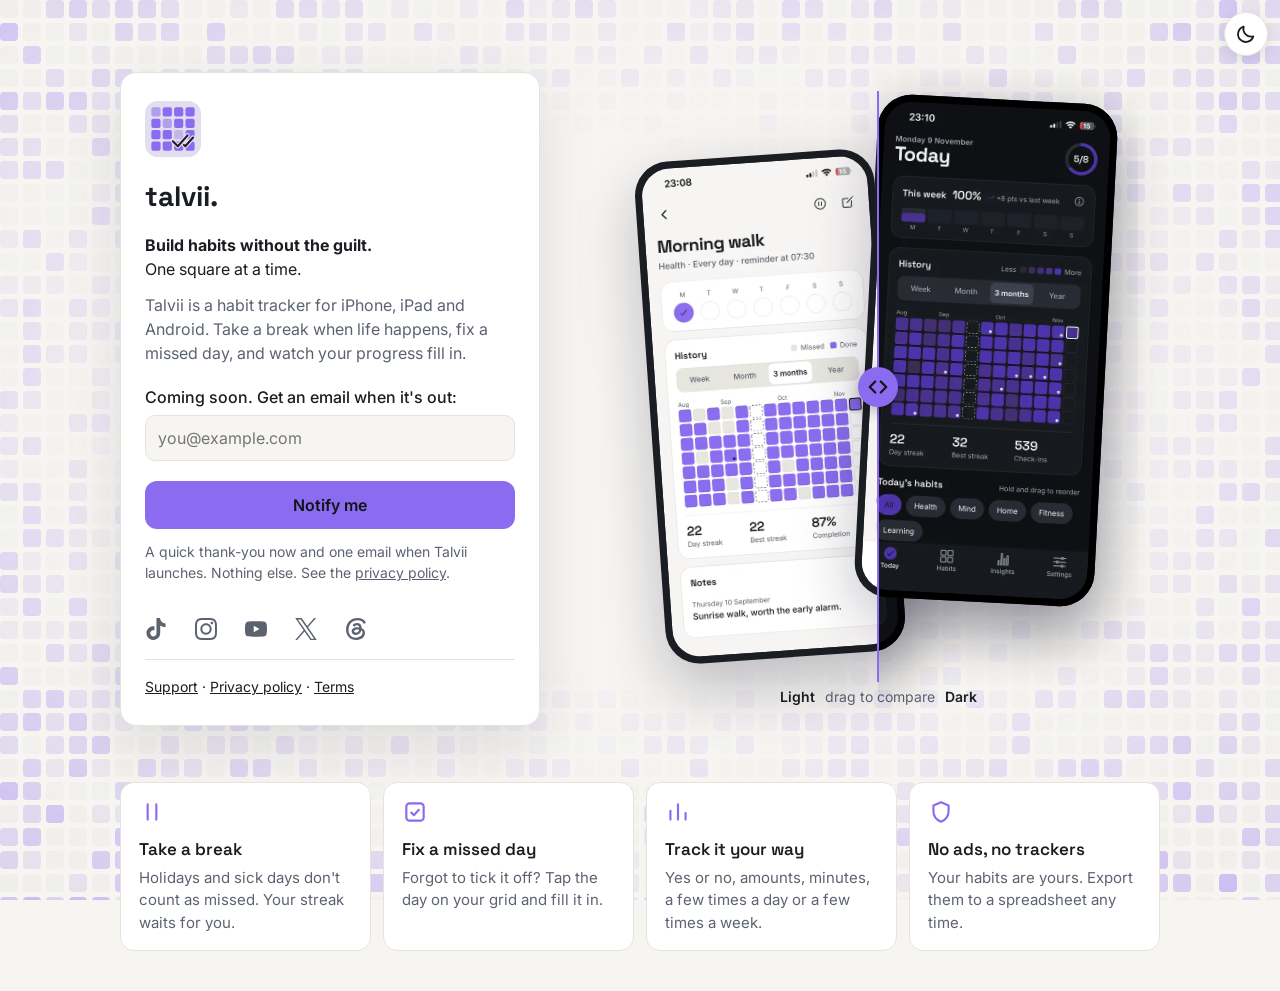
==== commit a58e7f34: "Light/dark switch on every page Co-Authored-By: Claude Opus 5.5 <noreply@anthropic.com> Claude-Sessi" ====
--- a/index.html
+++ b/index.html
@@ -28,6 +28,7 @@
   <meta name="theme-color" content="#F6F5F2" media="(prefers-color-scheme: light)">
   <meta name="theme-color" content="#0E1013" media="(prefers-color-scheme: dark)">
   <link rel="stylesheet" href="style.css">
+  <script src="theme.js"></script>
   <script type="application/ld+json">{"@context": "https://schema.org", "@type": "Organization", "name": "Talvii", "url": "https://talvii.co.uk/", "logo": "https://talvii.co.uk/logo.png", "email": "support@talvii.co.uk", "sameAs": ["https://www.tiktok.com/@talvii_habittracker", "https://www.instagram.com/talvii_habittracker/", "https://www.youtube.com/@talvii_app", "https://x.com/Talvii_app", "https://www.threads.com/@talvii_habittracker"]}</script>
 </head>
 <body>
@@ -35,7 +36,7 @@
   <canvas id="grid-bg" aria-hidden="true"></canvas>
   <div class="page">
   <main class="card">
-    <picture class="logo"><source srcset="logo-dark.svg" media="(prefers-color-scheme: dark)"><img src="logo-light.svg" width="56" height="56" alt=""></picture>
+    <span class="logo"><img class="logo-light" src="logo-light.svg" width="56" height="56" alt=""><img class="logo-dark" src="logo-dark.svg" width="56" height="56" alt=""></span>
     <h1>talvii.</h1>
 
     <!-- Shown while the page works out what kind of link was opened -->
@@ -229,7 +230,7 @@
       var cols = 0, rows = 0, cells = [];
       // empty -> violet at 0, 30, 55, 78 and 100%, as in the app
       function shades() {
-        var dark = darkQuery.matches;
+        var dark = window.talviiTheme ? window.talviiTheme.current() === 'dark' : darkQuery.matches;
         var e = dark ? [39, 43, 51] : [231, 229, 223], a = [139, 108, 240];
         return [0, .3, .55, .78, 1].map(function (t) {
           return 'rgb(' + e.map(function (v, i) { return Math.round(v + (a[i] - v) * t); }).join(',') + ')';
@@ -261,7 +262,8 @@
       }
       resize();
       window.addEventListener('resize', resize);
-      darkQuery.addEventListener && darkQuery.addEventListener('change', function () { colours = shades(); resize(); });
+      // Recolour when the light/dark switch is used (or the device changes, while no choice is saved).
+      document.addEventListener('talvii-theme', function () { colours = shades(); resize(); });
       if (still) return;
       setInterval(function () {
         if (document.hidden) return;
--- a/style.css
+++ b/style.css
@@ -9,11 +9,13 @@
   --button: #8B6CF0; /* Talvii violet (the app's default colour), with dark text (about 4.9:1) */
   --button-ink: #12141A;
   --error: #B42318;
-  color-scheme: light dark;
-}
-
+  color-scheme: light;
+}
+
+/* Dark: when the device is dark (unless the visitor picked light with the switch), or when they
+   picked dark. theme.js sets data-theme on <html>. */
 @media (prefers-color-scheme: dark) {
-  :root {
+  :root:not([data-theme="light"]) {
     --bg: #0E1013;
     --card: #171A1F;
     --border: #262A31;
@@ -21,7 +23,18 @@
     --muted: #9BA2AE;
     --empty: #272B33;
     --error: #FF8A80;
+    color-scheme: dark;
   }
+}
+:root[data-theme="dark"] {
+  --bg: #0E1013;
+  --card: #171A1F;
+  --border: #262A31;
+  --text: #F1F2F4;
+  --muted: #9BA2AE;
+  --empty: #272B33;
+  --error: #FF8A80;
+  color-scheme: dark;
 }
 
 * { box-sizing: border-box; }
@@ -58,6 +71,14 @@
 
 .logo { display: block; margin-bottom: 18px; }
 .logo img { display: block; }
+/* The logo matching the page: the light tile on light, the charcoal tile on dark. */
+.logo-dark { display: none !important; }
+@media (prefers-color-scheme: dark) {
+  :root:not([data-theme="light"]) .logo-light { display: none !important; }
+  :root:not([data-theme="light"]) .logo-dark { display: block !important; }
+}
+:root[data-theme="dark"] .logo-light { display: none !important; }
+:root[data-theme="dark"] .logo-dark { display: block !important; }
 
 label { display: block; font-weight: 500; margin: 14px 0 6px; }
 
@@ -114,7 +135,8 @@
   -webkit-mask-image: radial-gradient(ellipse 75% 70% at 50% 45%, transparent 40%, rgba(0,0,0,.6) 75%, #000 100%);
   mask-image: radial-gradient(ellipse 75% 70% at 50% 45%, transparent 40%, rgba(0,0,0,.6) 75%, #000 100%);
 }
-@media (prefers-color-scheme: dark) { #grid-bg { opacity: .35; } }
+@media (prefers-color-scheme: dark) { :root:not([data-theme="light"]) #grid-bg { opacity: .35; } }
+:root[data-theme="dark"] #grid-bg { opacity: .35; }
 body.home #grid-bg { display: block; }
 
 .page { width: 100%; display: flex; flex-direction: column; align-items: center; }
@@ -190,3 +212,19 @@
 .social a:hover, .social a:focus-visible { color: var(--accent); background: var(--bg); }
 .social svg { width: 22px; height: 22px; fill: currentColor; }
 .social + footer { margin-top: 8px; }
+
+/* The light/dark switch, top right of every page. */
+.theme-toggle {
+  position: fixed; top: 12px; right: 12px; z-index: 10;
+  width: 44px; height: 44px; min-height: 0; margin: 0; padding: 0; border-radius: 50%;
+  display: flex; align-items: center; justify-content: center;
+  background: var(--card); border: 1px solid var(--border); color: var(--text);
+  box-shadow: 0 4px 14px rgba(20, 16, 40, .10); cursor: pointer;
+}
+.theme-toggle:hover { color: var(--accent); }
+.theme-toggle:focus-visible { outline: 2px solid var(--accent); outline-offset: 2px; }
+.theme-toggle svg { width: 22px; height: 22px; fill: none; stroke: currentColor; stroke-width: 2; stroke-linecap: round; stroke-linejoin: round; }
+/* Phones: room at the top so the switch never sits on the page's card. */
+@media (max-width: 600px) {
+  body, body.home { padding-top: 68px; }
+}
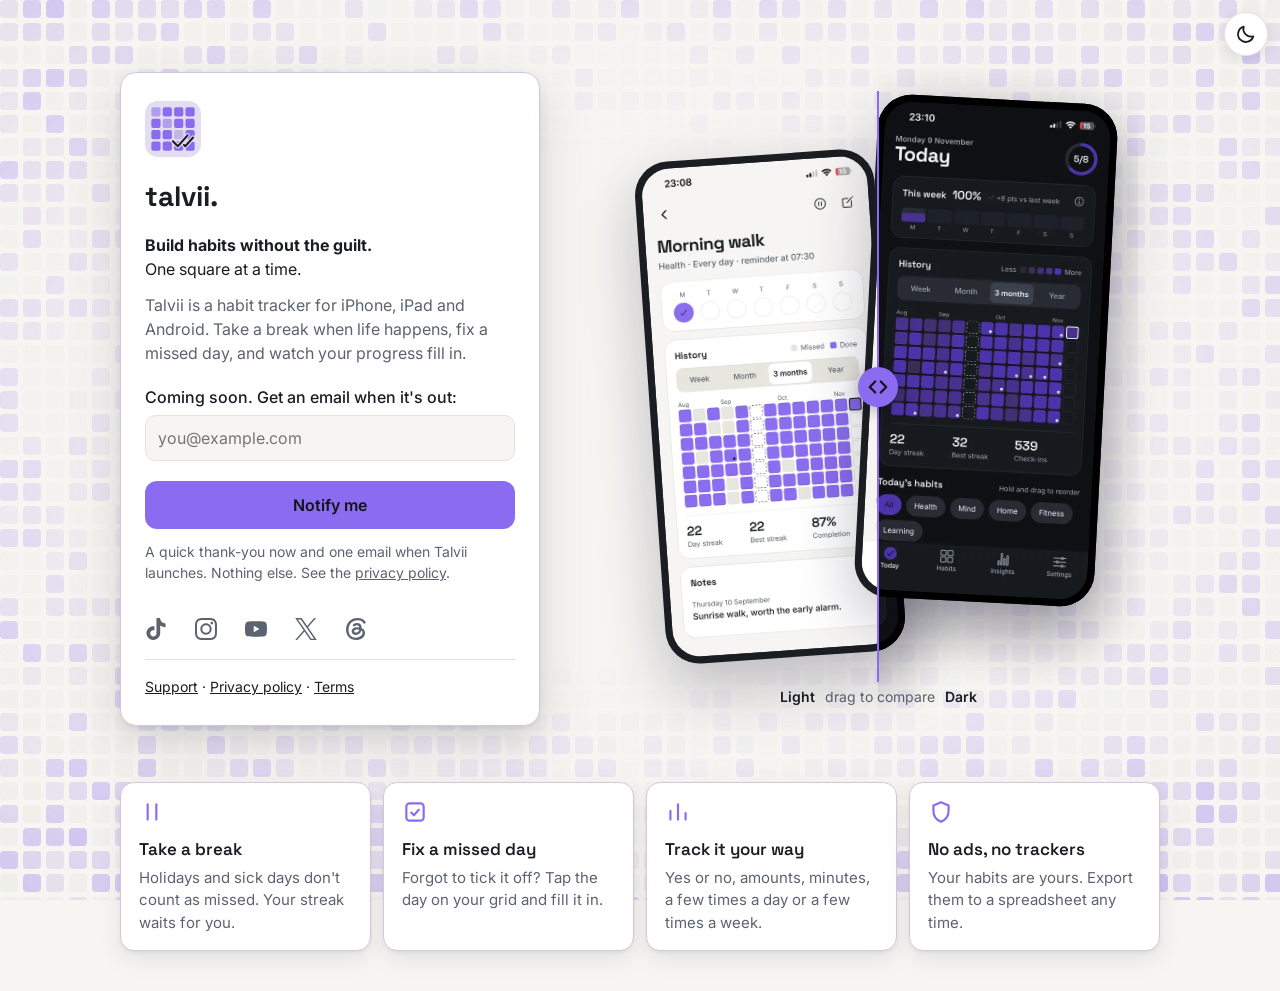
==== commit 9cf658d7: "Count visits with Cloudflare Web Analytics (no cookies); privacy policy says so Co-Authored-By: Clau" ====
--- a/index.html
+++ b/index.html
@@ -393,5 +393,7 @@
       }
     }
   </script>
+  <!-- Cloudflare Web Analytics: counts visits without cookies; see privacy.html#website -->
+  <script type="module" src="https://static.cloudflareinsights.com/beacon.min.js" data-cf-beacon='{"token": "f2282ee5f690493d9a3216fde0238cda"}'></script>
 </body>
 </html>
--- a/style.css
+++ b/style.css
@@ -2,6 +2,8 @@
   --bg: #F6F5F2;
   --card: #FFFFFF;
   --border: #E6E3DC;
+  --edge: #CFC9DE; /* outline of cards that sit on the home page's grid */
+  --lift: 0 2px 4px rgba(20, 16, 40, .06), 0 8px 24px rgba(20, 16, 40, .08);
   --text: #1A1D21;
   --muted: #5C6370;
   --empty: #E7E5DF;
@@ -19,6 +21,8 @@
     --bg: #0E1013;
     --card: #171A1F;
     --border: #262A31;
+    --edge: #262A31;
+    --lift: none;
     --text: #F1F2F4;
     --muted: #9BA2AE;
     --empty: #272B33;
@@ -30,6 +34,8 @@
   --bg: #0E1013;
   --card: #171A1F;
   --border: #262A31;
+  --edge: #262A31;
+  --lift: none;
   --text: #F1F2F4;
   --muted: #9BA2AE;
   --empty: #272B33;
@@ -142,7 +148,7 @@
 .page { width: 100%; display: flex; flex-direction: column; align-items: center; }
 body.home { display: block; padding: 48px 16px 40px; }
 body.home .page { max-width: 1040px; margin: 0 auto; gap: 40px; }
-body.home .card { box-shadow: 0 20px 60px rgba(20, 16, 40, .10); }
+body.home .card { border-color: var(--edge); box-shadow: var(--lift), 0 20px 60px rgba(20, 16, 40, .10); }
 
 .compare { position: relative; z-index: 1; width: 100%; }
 /* The grab area past the phones never makes the page scroll sideways. */
@@ -185,7 +191,14 @@
   list-style: none; margin: 0; padding: 0; width: 100%;
   display: grid; gap: 12px; grid-template-columns: 1fr;
 }
-.features li { background: var(--card); border: 1px solid var(--border); border-radius: 14px; padding: 16px 18px; }
+.features li {
+  background: var(--card); border: 1px solid var(--edge); border-radius: 14px; padding: 16px 18px;
+  box-shadow: var(--lift); transition: transform .2s ease, box-shadow .2s ease;
+}
+/* A gentle lift on hover (mouse only; nothing moves with Reduce Motion). */
+@media (hover: hover) and (prefers-reduced-motion: no-preference) {
+  .features li:hover { transform: scale(1.03); box-shadow: var(--lift), 0 12px 32px rgba(20, 16, 40, .14); }
+}
 .features svg { width: 26px; height: 26px; fill: none; stroke: var(--accent); stroke-width: 2; stroke-linecap: round; stroke-linejoin: round; margin-bottom: 6px; }
 .features h2 { font-size: 17px; margin-bottom: 4px; }
 .features p { margin: 0; color: var(--muted); font-size: 15px; }
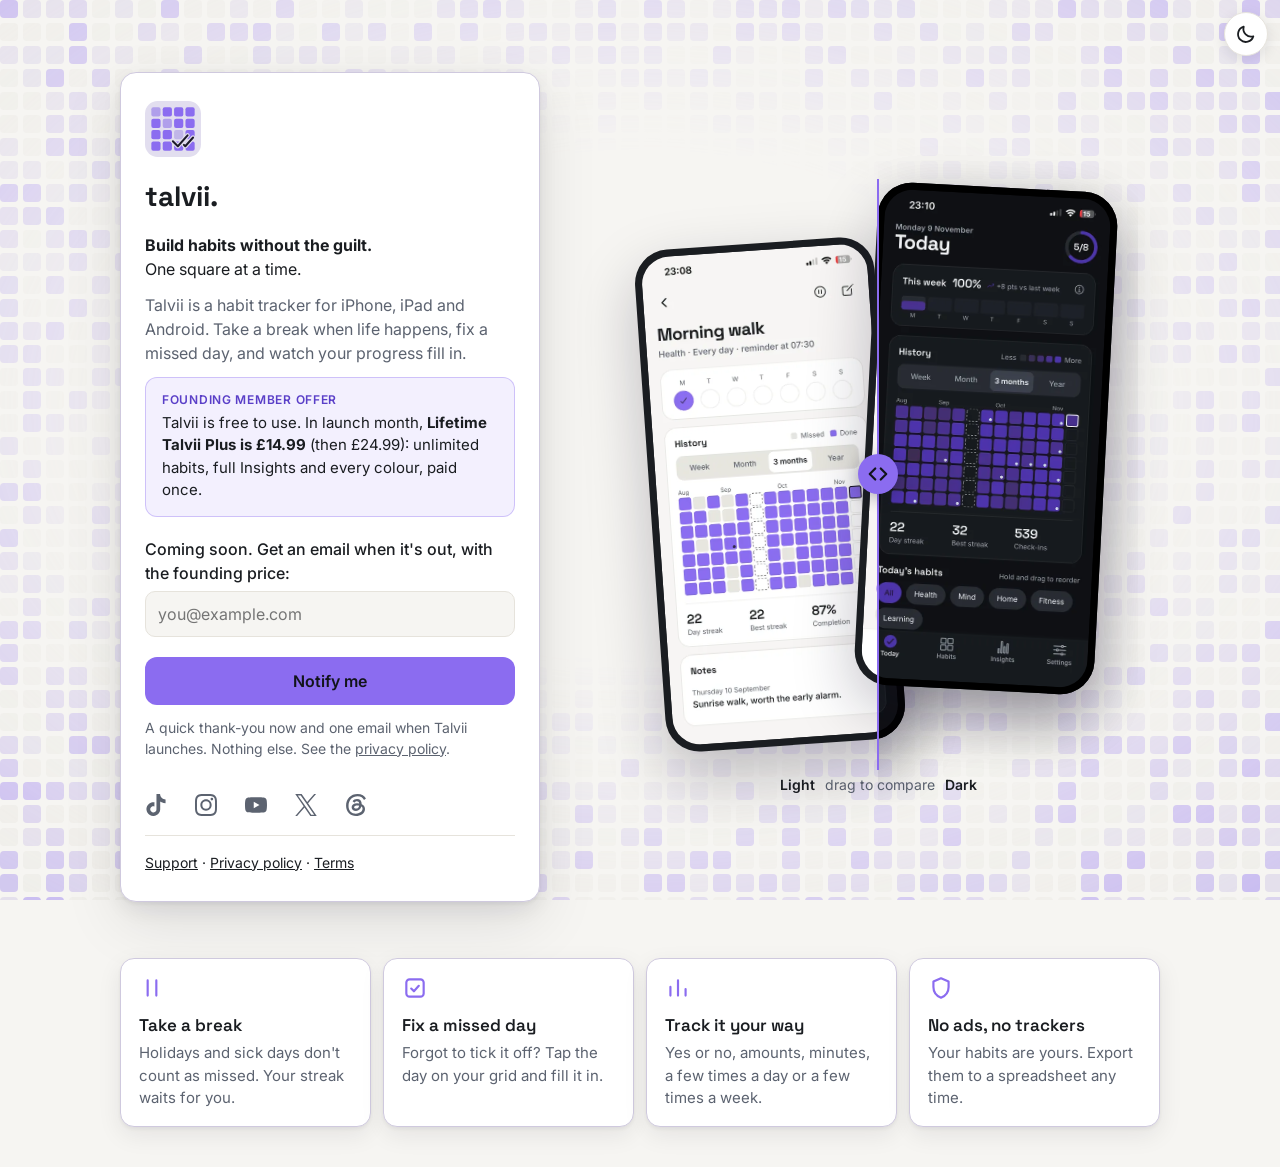
==== commit e1869ecf: "Founding member offer above the waitlist form Co-Authored-By: Claude Opus 5.5 <noreply@anthropic.com" ====
--- a/index.html
+++ b/index.html
@@ -47,8 +47,13 @@
       <p><strong>Build habits without the guilt.</strong><br>One square at a time.</p>
       <p class="muted">Talvii is a habit tracker for iPhone, iPad and Android. Take a break when life happens, fix a missed day, and watch your progress fill in.</p>
 
+      <aside class="offer" aria-label="Founding member offer">
+        <span class="offer-tag">Founding member offer</span>
+        <p>Talvii is free to use. In launch month, <strong>Lifetime Talvii Plus is £14.99</strong> (then £24.99): unlimited habits, full Insights and every colour, paid once.</p>
+      </aside>
+
       <form id="waitlist-form" novalidate>
-        <label for="wl-email">Coming soon. Get an email when it's out:</label>
+        <label for="wl-email">Coming soon. Get an email when it's out, with the founding price:</label>
         <input id="wl-email" type="email" autocomplete="email" inputmode="email" placeholder="you@example.com" maxlength="254" required>
         <!-- Left empty by people; bots that fill every field are ignored. -->
         <div class="hp" aria-hidden="true"><label for="wl-website">Website</label><input id="wl-website" type="text" tabindex="-1" autocomplete="off"></div>
@@ -56,7 +61,7 @@
         <button id="wl-btn" type="submit">Notify me</button>
         <p class="muted small">A quick thank-you now and one email when Talvii launches. Nothing else. See the <a href="privacy.html#waitlist">privacy policy</a>.</p>
       </form>
-      <p id="wl-done" role="status" hidden><strong>You're on the list.</strong> We'll email you when Talvii is out.</p>
+      <p id="wl-done" role="status" hidden><strong>You're on the list.</strong> We'll email you when Talvii is out, with the founding member price.</p>
     </section>
 
     <!-- After tapping the link in the sign-up email -->
--- a/style.css
+++ b/style.css
@@ -11,6 +11,7 @@
   --button: #8B6CF0; /* Talvii violet (the app's default colour), with dark text (about 4.9:1) */
   --button-ink: #12141A;
   --error: #B42318;
+  --violet-ink: #5A3FC8; /* violet text on light backgrounds (4.5:1 or better) */
   color-scheme: light;
 }
 
@@ -27,6 +28,7 @@
     --muted: #9BA2AE;
     --empty: #272B33;
     --error: #FF8A80;
+    --violet-ink: #BBA9FF;
     color-scheme: dark;
   }
 }
@@ -40,6 +42,7 @@
   --muted: #9BA2AE;
   --empty: #272B33;
   --error: #FF8A80;
+  --violet-ink: #BBA9FF;
   color-scheme: dark;
 }
 
@@ -241,3 +244,11 @@
 @media (max-width: 600px) {
   body, body.home { padding-top: 68px; }
 }
+
+/* Founding member offer, above the waitlist form */
+.offer {
+  margin: 0 0 20px; padding: 14px 16px; border-radius: 12px;
+  background: rgba(139, 108, 240, .10); border: 1px solid rgba(139, 108, 240, .35);
+}
+.offer-tag { display: block; margin-bottom: 4px; font: 600 12px/1.3 Inter, system-ui, sans-serif; letter-spacing: .06em; text-transform: uppercase; color: var(--violet-ink); }
+.offer p { margin: 0; font-size: 15px; line-height: 1.5; }
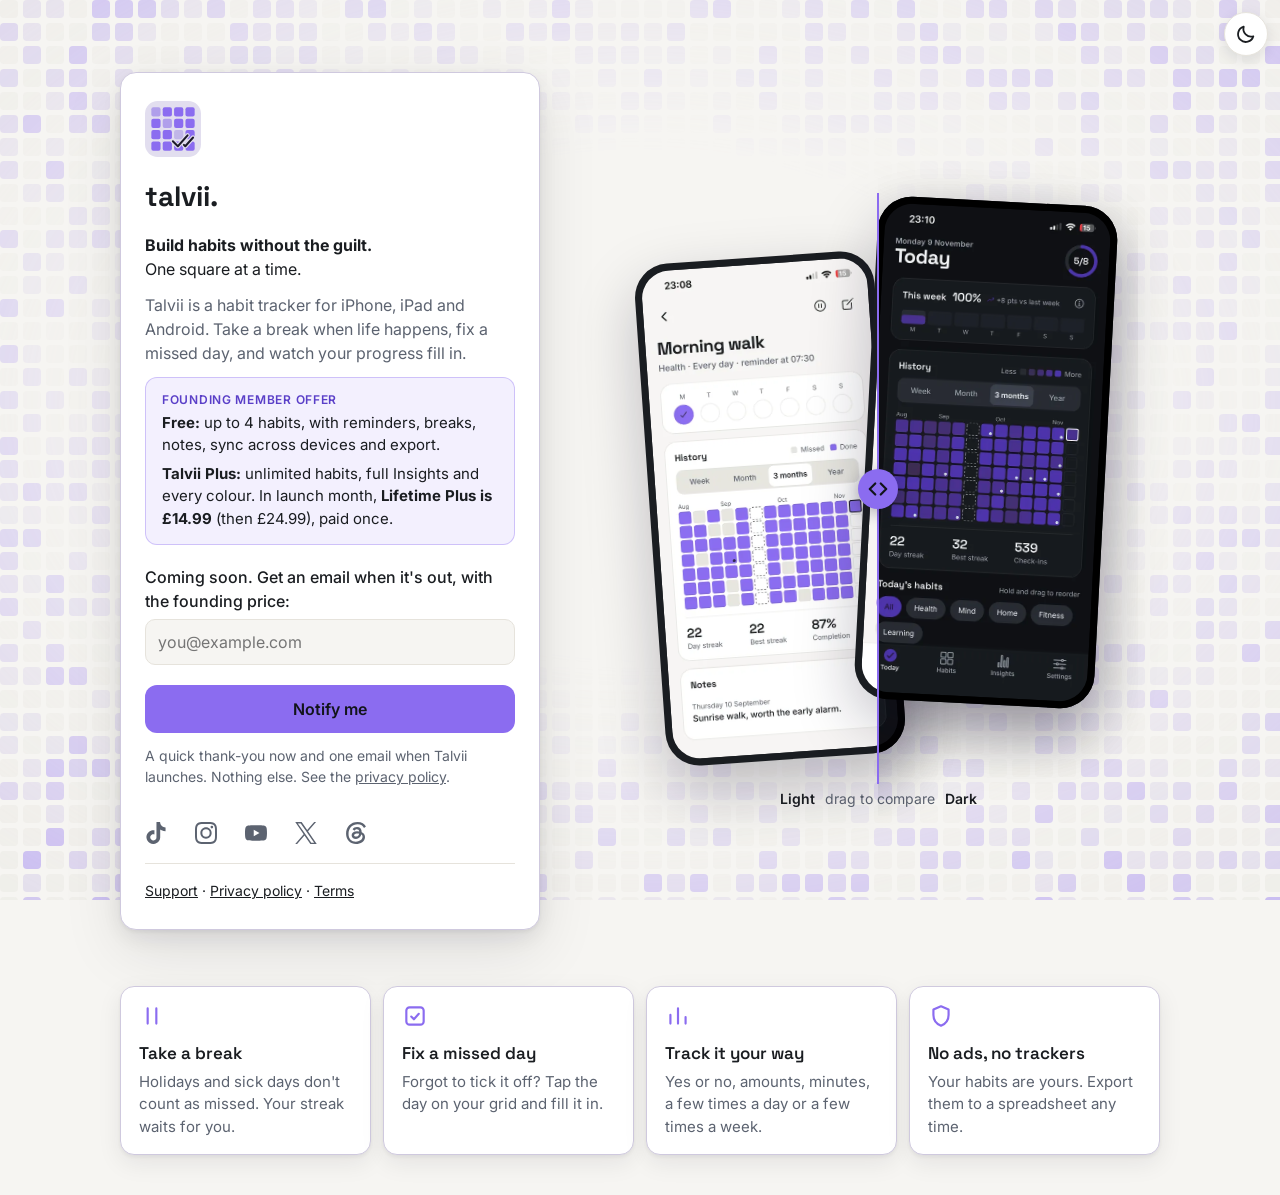
==== commit 127e1eff: "Founding offer: spell out what's free and what Plus adds Co-Authored-By: Claude Opus 5.5 <noreply@an" ====
--- a/index.html
+++ b/index.html
@@ -49,7 +49,8 @@
 
       <aside class="offer" aria-label="Founding member offer">
         <span class="offer-tag">Founding member offer</span>
-        <p>Talvii is free to use. In launch month, <strong>Lifetime Talvii Plus is £14.99</strong> (then £24.99): unlimited habits, full Insights and every colour, paid once.</p>
+        <p><strong>Free:</strong> up to 4 habits, with reminders, breaks, notes, sync across devices and export.</p>
+        <p><strong>Talvii Plus:</strong> unlimited habits, full Insights and every colour. In launch month, <strong>Lifetime Plus is £14.99</strong> (then £24.99), paid once.</p>
       </aside>
 
       <form id="waitlist-form" novalidate>
--- a/style.css
+++ b/style.css
@@ -252,3 +252,4 @@
 }
 .offer-tag { display: block; margin-bottom: 4px; font: 600 12px/1.3 Inter, system-ui, sans-serif; letter-spacing: .06em; text-transform: uppercase; color: var(--violet-ink); }
 .offer p { margin: 0; font-size: 15px; line-height: 1.5; }
+.offer p + p { margin-top: 6px; }
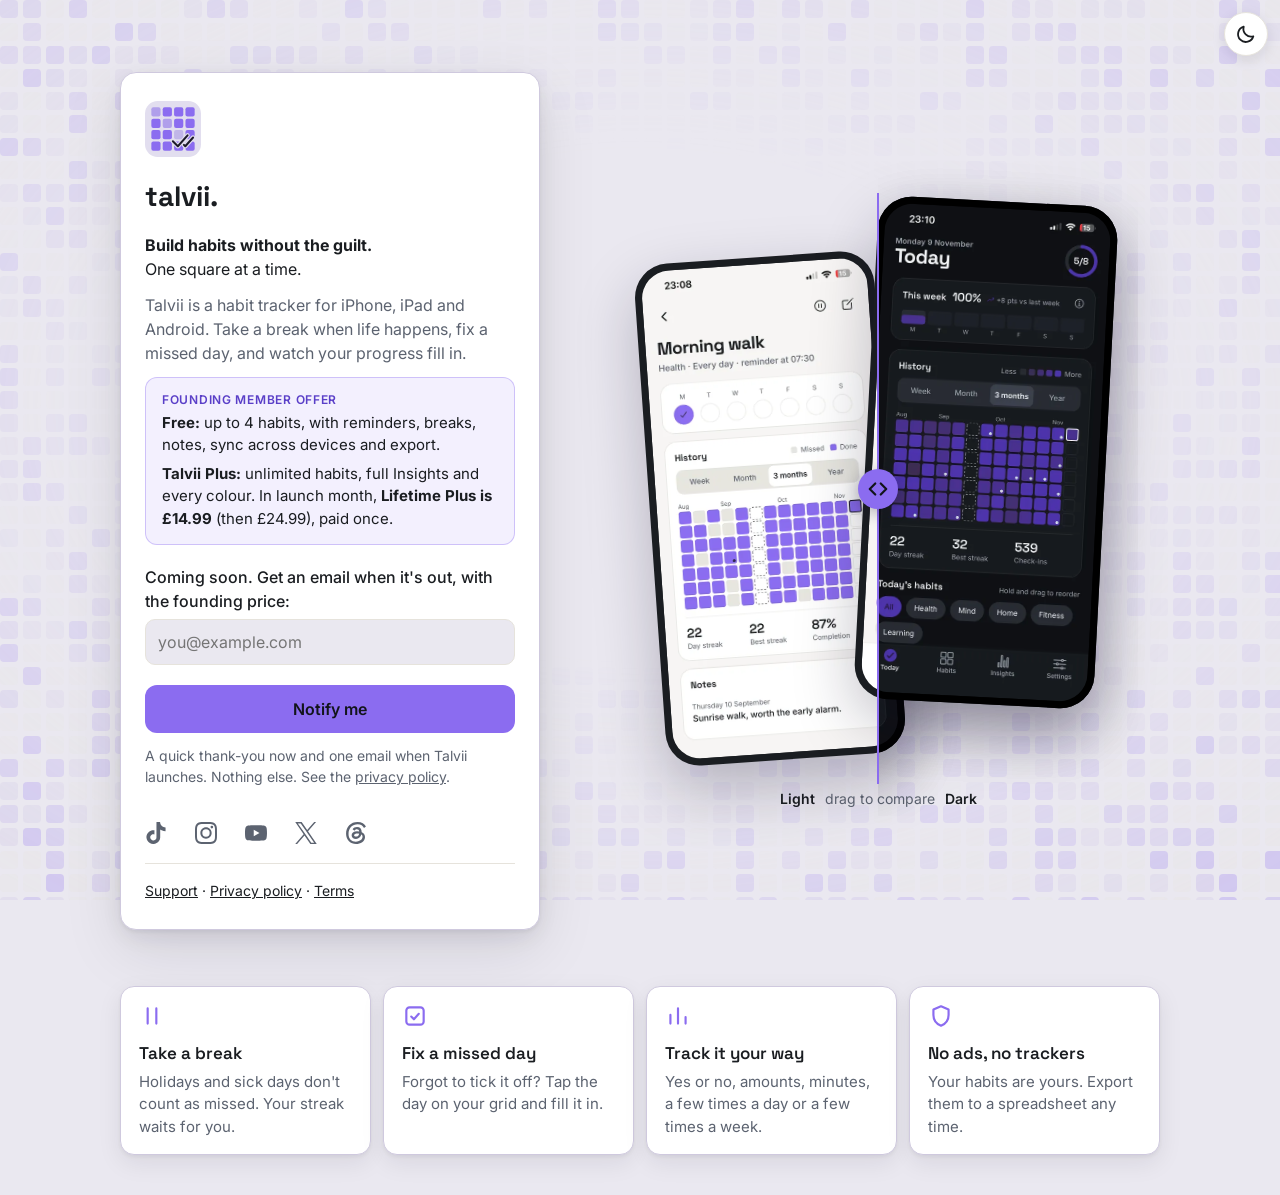
==== commit f2ed084e: "Lavender-grey light background and a quieter grid Co-Authored-By: Claude Opus 5.5 <noreply@anthropic" ====
--- a/index.html
+++ b/index.html
@@ -25,7 +25,7 @@
   <link rel="icon" type="image/png" href="favicon.png">
   <link rel="icon" type="image/png" sizes="96x96" href="favicon-96.png">
   <link rel="apple-touch-icon" href="apple-touch-icon.png">
-  <meta name="theme-color" content="#F6F5F2" media="(prefers-color-scheme: light)">
+  <meta name="theme-color" content="#EAE8F0" media="(prefers-color-scheme: light)">
   <meta name="theme-color" content="#0E1013" media="(prefers-color-scheme: dark)">
   <link rel="stylesheet" href="style.css">
   <script src="theme.js"></script>
--- a/style.css
+++ b/style.css
@@ -1,5 +1,5 @@
 :root {
-  --bg: #F6F5F2;
+  --bg: #EAE8F0; /* lavender-grey, so white cards stand out */
   --card: #FFFFFF;
   --border: #E6E3DC;
   --edge: #CFC9DE; /* outline of cards that sit on the home page's grid */
@@ -139,7 +139,7 @@
   z-index: 0;
   display: none;
   pointer-events: none;
-  opacity: .4;
+  opacity: .26;
   /* fades out towards the middle, so the form and phones stay calm */
   -webkit-mask-image: radial-gradient(ellipse 75% 70% at 50% 45%, transparent 40%, rgba(0,0,0,.6) 75%, #000 100%);
   mask-image: radial-gradient(ellipse 75% 70% at 50% 45%, transparent 40%, rgba(0,0,0,.6) 75%, #000 100%);
